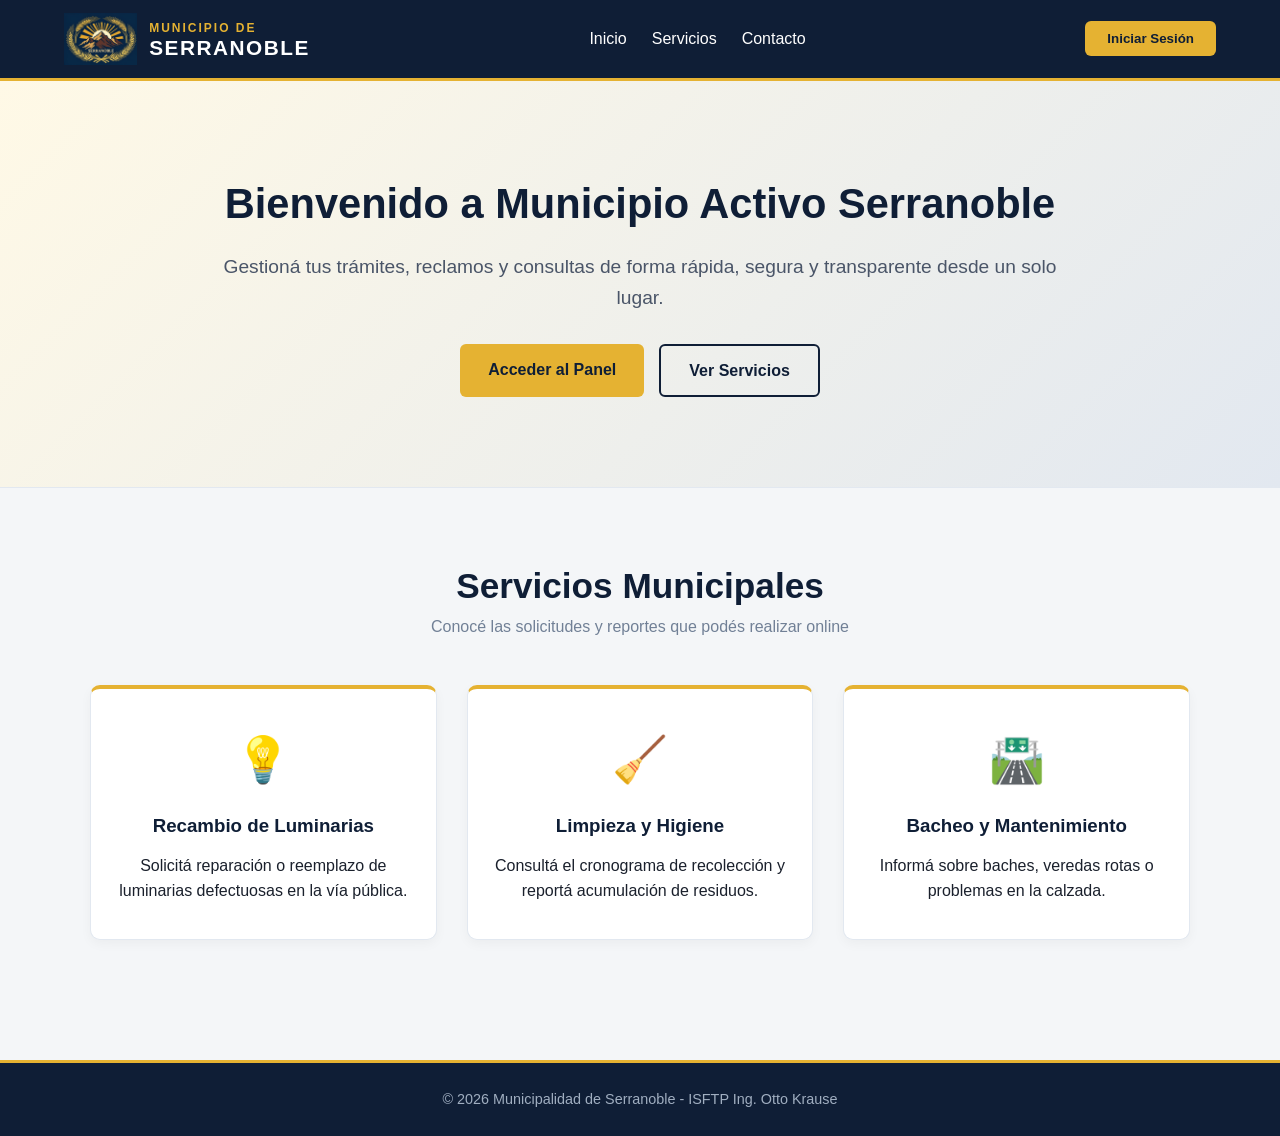
==== index.html @ aaf932a1 "Primer commit" ====
<!DOCTYPE html>
<html lang="es">
<head>
    <meta charset="UTF-8">
    <meta name="viewport" content="width=device-width, initial-scale=1.0">
    <title>Municipio de Serranoble - Portal Ciudadano</title>
    <link rel="stylesheet" href="styles.css">
</head>
<body>

    <!-- NAV / ENCABEZADO -->
    <header class="navbar">
        <div class="logo">
            <!-- Imagen cargada desde la carpeta del proyecto -->
            <img src="ESCUDO3.png" alt="Escudo de Serranoble" class="logo-img">
            <div class="logo-text">
                <h2>MUNICIPIO DE</h2>
                <h1>SERRANOBLE</h1>
            </div>
        </div>
        <nav>
            <ul class="nav-links">
                <li><a href="#inicio">Inicio</a></li>
                <li><a href="#servicios">Servicios</a></li>
                <li><a href="#contacto">Contacto</a></li>
            </ul>
        </nav>
        <button class="btn-primary" onclick="openLogin()">Iniciar Sesión</button>
    </header>

    <!-- SECCIÓN HERO -->
    <section id="inicio" class="hero">
        <div class="hero-content">
            <h1>Bienvenido a Municipio Activo Serranoble</h1>
            <p>Gestioná tus trámites, reclamos y consultas de forma rápida, segura y transparente desde un solo lugar.</p>
            <div class="hero-buttons">
                <button class="btn-primary btn-large" onclick="openLogin()">Acceder al Panel</button>
                <a href="#servicios" class="btn-secondary btn-large">Ver Servicios</a>
            </div>
        </div>
    </section>

    <!-- SECCIÓN SERVICIOS -->
    <section id="servicios" class="servicios-container">
        <h2>Servicios Municipales</h2>
        <p class="subtitle">Conocé las solicitudes y reportes que podés realizar online</p>
        
        <div class="cards-grid">
            <!-- Card 1 -->
            <div class="card">
                <div class="icon">💡</div>
                <h3>Recambio de Luminarias</h3>
                <p>Solicitá reparación o reemplazo de luminarias defectuosas en la vía pública.</p>
            </div>
            <!-- Card 2 -->
            <div class="card">
                <div class="icon">🧹</div>
                <h3>Limpieza y Higiene</h3>
                <p>Consultá el cronograma de recolección y reportá acumulación de residuos.</p>
            </div>
            <!-- Card 3 -->
            <div class="card">
                <div class="icon">🛣️</div>
                <h3>Bacheo y Mantenimiento</h3>
                <p>Informá sobre baches, veredas rotas o problemas en la calzada.</p>
            </div>
        </div>
    </section>

    <!-- MODAL DE LOGIN -->
    <div id="loginModal" class="modal">
        <div class="modal-content">
            <span class="close-btn" onclick="closeLogin()">&times;</span>
            <div class="modal-header">
                <img src="ESCUDO3.png" alt="Escudo Serranoble" class="modal-logo">
                <h2>Iniciar Sesión</h2>
                <p class="modal-sub">Ingresá tu DNI y contraseña para acceder</p>
            </div>
            
            <form id="loginForm" onsubmit="validarLogin(event)">
                <div class="form-group">
                    <label for="usuario">DNI, CUIL o Email</label>
                    <input type="text" id="usuario" placeholder="Ej: 38123456" required>
                </div>
                
                <div class="form-group">
                    <label for="password">Contraseña</label>
                    <input type="password" id="password" placeholder="••••••••" required>
                </div>

                <div id="errorAlert" class="alert-error" style="display: none;">
                    Por favor, completá todos los campos correctamente.
                </div>

                <button type="submit" class="btn-primary btn-block">Ingresar</button>
            </form>
        </div>
    </div>

    <!-- FOOTER -->
    <footer>
        <p>&copy; 2026 Municipalidad de Serranoble - ISFTP Ing. Otto Krause</p>
    </footer>

    <script>
        function openLogin() {
            document.getElementById('loginModal').style.display = 'flex';
        }

        function closeLogin() {
            document.getElementById('loginModal').style.display = 'none';
        }

        function validarLogin(event) {
            event.preventDefault();
            const usuario = document.getElementById('usuario').value.trim();
            const password = document.getElementById('password').value.trim();
            const alert = document.getElementById('errorAlert');

            if (usuario === '' || password === '') {
                alert.style.display = 'block';
            } else {
                alert.style.display = 'none';
                alert('¡Validación correcta! Redirigiendo al Panel Ciudadano...');
                closeLogin();
            }
        }
    </script>
</body>
</html>
---- styles.css ----
/* RESETEO BÁSICO Y PALETA BASADA EN ESCUDO SERRANOBLE */
:root {
    --azul-oscuro: #0F1E36;   /* Fondo principal del escudo */
    --dorado: #E5B232;        /* Espigas y rayos del sol */
    --dorado-hover: #C99820;  /* Hover para botones */
    --crema: #FFF9E6;         /* Sol brillante / Fondo claro */
    --marron: #6E472A;        /* Montañas del escudo */
    --gris-fondo: #F4F6F8;
    --texto-oscuro: #1A202C;
}

* {
    margin: 0;
    padding: 0;
    box-sizing: border-box;
    font-family: 'Segoe UI', Tahoma, Geneva, Verdana, sans-serif;
}

body {
    color: var(--texto-oscuro);
    background-color: var(--gris-fondo);
    line-height: 1.6;
}

/* ENCABEZADO / NAVBAR */
.navbar {
    display: flex;
    justify-content: space-between;
    align-items: center;
    background-color: var(--azul-oscuro);
    padding: 0.8rem 5%;
    color: white;
    border-bottom: 3px solid var(--dorado);
}

.logo {
    display: flex;
    align-items: center;
    gap: 12px;
}

.logo-img {
    height: 52px;
    width: auto;
    object-fit: contain;
}

.logo-text h2 {
    font-size: 0.75rem;
    letter-spacing: 2px;
    color: var(--dorado);
    font-weight: 600;
}

.logo-text h1 {
    font-size: 1.3rem;
    letter-spacing: 1.5px;
    color: #FFFFFF;
    font-weight: 800;
    line-height: 1;
}

.nav-links {
    display: flex;
    list-style: none;
    gap: 25px;
}

.nav-links a {
    color: white;
    text-decoration: none;
    font-weight: 500;
    transition: color 0.3s;
}

.nav-links a:hover {
    color: var(--dorado);
}

/* BOTONES */
.btn-primary {
    background-color: var(--dorado);
    color: var(--azul-oscuro);
    border: none;
    padding: 10px 22px;
    border-radius: 6px;
    cursor: pointer;
    font-weight: 700;
    transition: all 0.3s ease;
}

.btn-primary:hover {
    background-color: var(--dorado-hover);
    transform: translateY(-1px);
}

.btn-secondary {
    background-color: transparent;
    color: var(--azul-oscuro);
    border: 2px solid var(--azul-oscuro);
    padding: 10px 22px;
    border-radius: 6px;
    text-decoration: none;
    font-weight: 700;
    display: inline-block;
    transition: all 0.3s ease;
}

.btn-secondary:hover {
    background-color: var(--azul-oscuro);
    color: white;
}

.btn-large {
    padding: 12px 28px;
    font-size: 1rem;
}

.btn-block {
    width: 100%;
    margin-top: 15px;
}

/* HERO SECTION */
.hero {
    background: linear-gradient(135deg, var(--crema) 0%, #E2E8F0 100%);
    padding: 90px 5%;
    text-align: center;
    border-bottom: 1px solid #E2E8F0;
}

.hero-content {
    max-width: 850px;
    margin: 0 auto;
}

.hero h1 {
    font-size: 2.6rem;
    color: var(--azul-oscuro);
    margin-bottom: 15px;
}

.hero p {
    font-size: 1.2rem;
    color: #4A5568;
    margin-bottom: 30px;
}

.hero-buttons {
    display: flex;
    justify-content: center;
    gap: 15px;
}

/* SERVICIOS */
.servicios-container {
    padding: 70px 5%;
    text-align: center;
}

.servicios-container h2 {
    color: var(--azul-oscuro);
    font-size: 2.2rem;
}

.subtitle {
    color: #718096;
    margin-bottom: 45px;
}

.cards-grid {
    display: grid;
    grid-template-columns: repeat(auto-fit, minmax(260px, 1fr));
    gap: 30px;
    max-width: 1100px;
    margin: 0 auto;
}

.card {
    background-color: white;
    padding: 35px 25px;
    border-radius: 10px;
    border: 1px solid #E2E8F0;
    border-top: 4px solid var(--dorado);
    box-shadow: 0 4px 12px rgba(0, 0, 0, 0.04);
    transition: transform 0.3s, box-shadow 0.3s;
}

.card:hover {
    transform: translateY(-6px);
    box-shadow: 0 8px 20px rgba(0, 0, 0, 0.08);
}

.card .icon {
    font-size: 2.8rem;
    margin-bottom: 15px;
}

.card h3 {
    color: var(--azul-oscuro);
    margin-bottom: 12px;
}

/* MODAL DE LOGIN */
.modal {
    display: none;
    position: fixed;
    top: 0;
    left: 0;
    width: 100%;
    height: 100%;
    background-color: rgba(15, 30, 54, 0.75);
    justify-content: center;
    align-items: center;
    z-index: 1000;
}

.modal-content {
    background-color: white;
    padding: 35px;
    border-radius: 12px;
    width: 100%;
    max-width: 420px;
    position: relative;
    box-shadow: 0 15px 25px rgba(0, 0, 0, 0.2);
}

.close-btn {
    position: absolute;
    top: 15px;
    right: 20px;
    font-size: 1.6rem;
    cursor: pointer;
    color: #A0AEC0;
}

.modal-header {
    text-align: center;
    margin-bottom: 20px;
}

.modal-logo {
    height: 60px;
    margin-bottom: 10px;
}

.modal-header h2 {
    color: var(--azul-oscuro);
    font-size: 1.5rem;
}

.modal-sub {
    font-size: 0.9rem;
    color: #718096;
}

.form-group {
    margin-bottom: 18px;
    text-align: left;
}

.form-group label {
    display: block;
    margin-bottom: 6px;
    font-weight: 600;
    font-size: 0.9rem;
    color: var(--azul-oscuro);
}

.form-group input {
    width: 100%;
    padding: 11px;
    border: 1px solid #CBD5E0;
    border-radius: 6px;
    font-size: 1rem;
}

.form-group input:focus {
    outline: none;
    border-color: var(--dorado);
    box-shadow: 0 0 0 3px rgba(229, 178, 50, 0.2);
}

.alert-error {
    background-color: #FED7D7;
    color: #9B2C2C;
    padding: 10px;
    border-radius: 6px;
    font-size: 0.85rem;
    margin-bottom: 12px;
    text-align: center;
}

/* FOOTER */
footer {
    background-color: var(--azul-oscuro);
    color: #A0AEC0;
    text-align: center;
    padding: 25px;
    margin-top: 50px;
    font-size: 0.9rem;
    border-top: 3px solid var(--dorado);
}
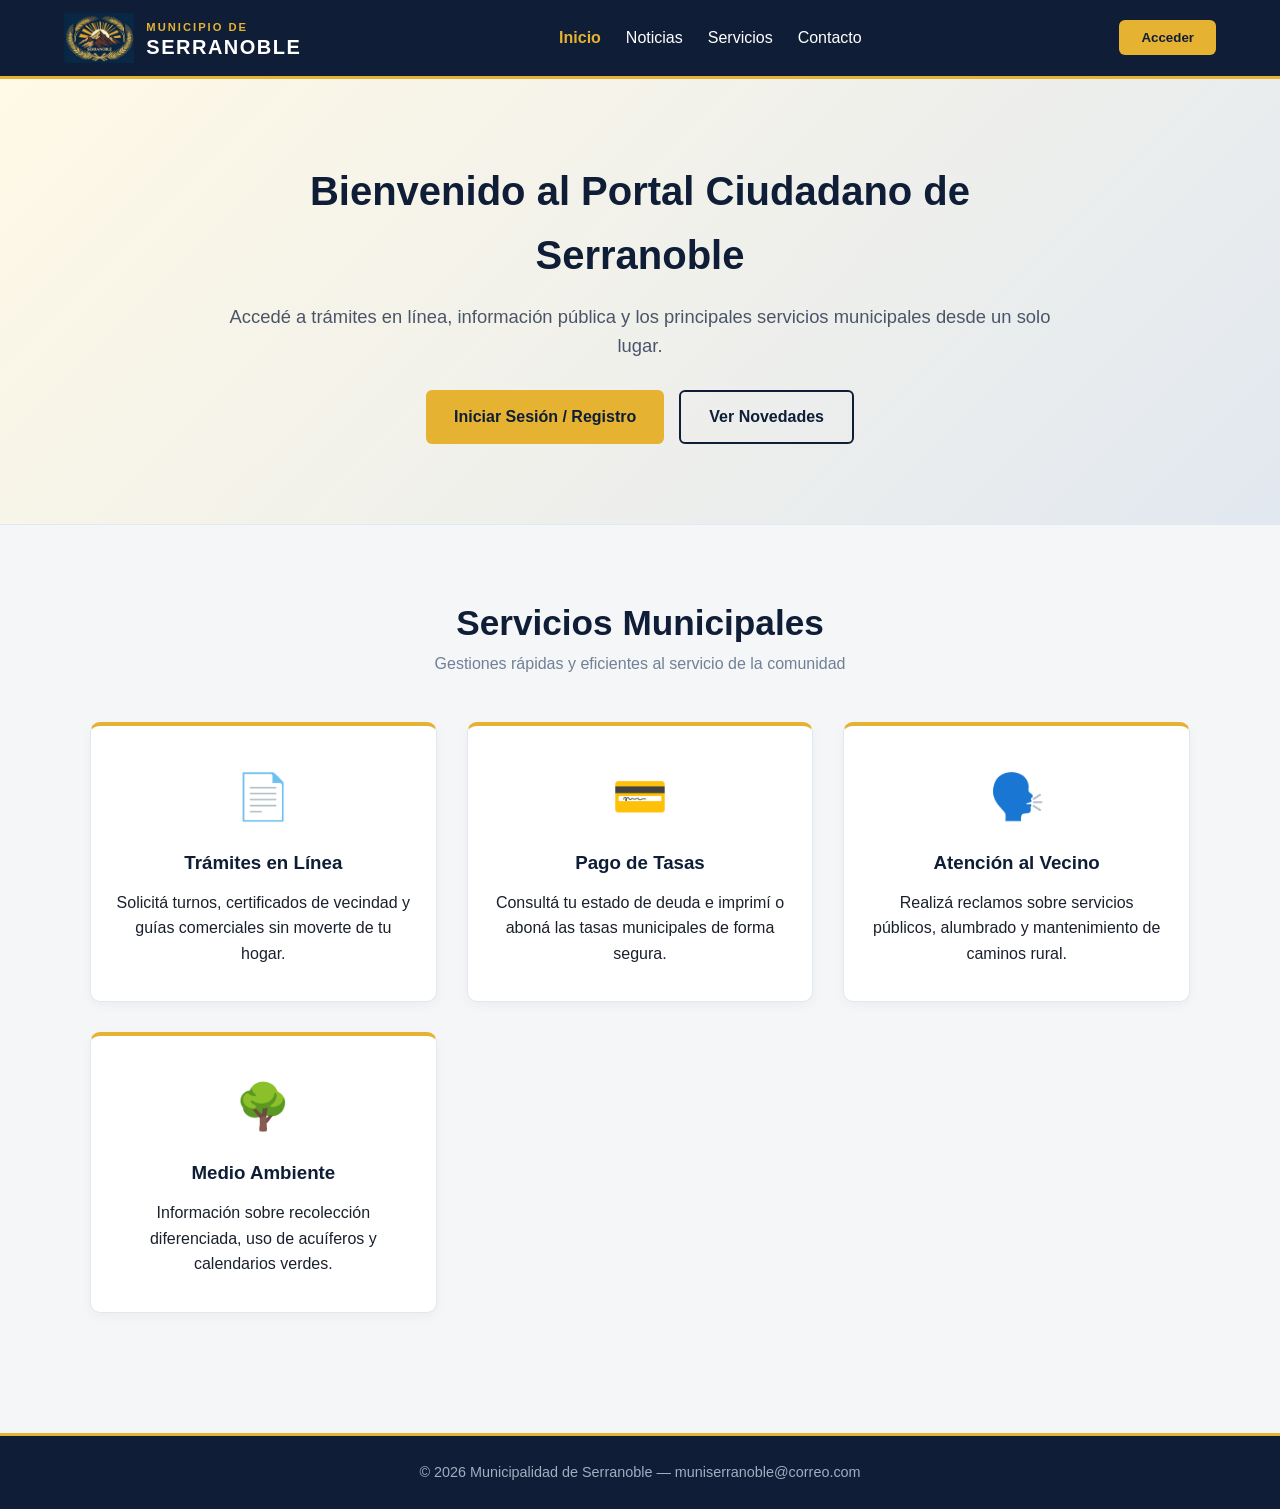
==== commit 74930984: "Commit actualizacion 3 (validacion de usuarios)" ====
--- a/index.html
+++ b/index.html
@@ -3,81 +3,101 @@
 <head>
     <meta charset="UTF-8">
     <meta name="viewport" content="width=device-width, initial-scale=1.0">
-    <title>Municipio de Serranoble - Portal Ciudadano</title>
+    <title>Municipio de Serranoble - Sitio Oficial</title>
     <link rel="stylesheet" href="styles.css">
 </head>
 <body>
 
-    <!-- NAV / ENCABEZADO -->
+    <!-- ENCABEZADO Y NAVEGACIÓN -->
     <header class="navbar">
         <div class="logo">
-            <!-- Imagen cargada desde la carpeta del proyecto -->
             <img src="ESCUDO3.png" alt="Escudo de Serranoble" class="logo-img">
             <div class="logo-text">
                 <h2>MUNICIPIO DE</h2>
                 <h1>SERRANOBLE</h1>
             </div>
         </div>
-        <nav>
+
+        <button class="mobile-menu-btn" onclick="toggleMenu()" aria-label="Abrir menú">☰</button>
+
+        <nav id="navMenu">
             <ul class="nav-links">
-                <li><a href="#inicio">Inicio</a></li>
-                <li><a href="#servicios">Servicios</a></li>
-                <li><a href="#contacto">Contacto</a></li>
+                <li><a href="index.html" class="active-link" onclick="closeMenu()">Inicio</a></li>
+                <li><a href="noticias.html" onclick="closeMenu()">Noticias</a></li>
+                <li><a href="#servicios" onclick="closeMenu()">Servicios</a></li>
+                <li><a href="#contacto" onclick="closeMenu()">Contacto</a></li>
+                <li class="mobile-only-btn" id="mobileAuthContainer">
+                    <button class="btn-primary" onclick="openLogin(); closeMenu()">Acceder</button>
+                </li>
             </ul>
         </nav>
-        <button class="btn-primary" onclick="openLogin()">Iniciar Sesión</button>
+
+        <!-- Contenedor dinámico de sesión (Escritorio) -->
+        <div id="desktopAuthContainer">
+            <button class="btn-primary desktop-btn" onclick="openLogin()">Acceder</button>
+        </div>
     </header>
 
-    <!-- SECCIÓN HERO -->
-    <section id="inicio" class="hero">
+    <!-- SECCIÓN HERO PRINCIPAL -->
+    <section class="hero">
         <div class="hero-content">
-            <h1>Bienvenido a Municipio Activo Serranoble</h1>
-            <p>Gestioná tus trámites, reclamos y consultas de forma rápida, segura y transparente desde un solo lugar.</p>
+            <h1>Bienvenido al Portal Ciudadano de Serranoble</h1>
+            <p>Accedé a trámites en línea, información pública y los principales servicios municipales desde un solo lugar.</p>
             <div class="hero-buttons">
-                <button class="btn-primary btn-large" onclick="openLogin()">Acceder al Panel</button>
-                <a href="#servicios" class="btn-secondary btn-large">Ver Servicios</a>
+                <button class="btn-primary btn-large" onclick="openLogin()">Iniciar Sesión / Registro</button>
+                <a href="noticias.html" class="btn-secondary btn-large">Ver Novedades</a>
             </div>
         </div>
     </section>
 
-    <!-- SECCIÓN SERVICIOS -->
+    <!-- SECCIÓN DE SERVICIOS -->
     <section id="servicios" class="servicios-container">
         <h2>Servicios Municipales</h2>
-        <p class="subtitle">Conocé las solicitudes y reportes que podés realizar online</p>
+        <p class="subtitle">Gestiones rápidas y eficientes al servicio de la comunidad</p>
         
         <div class="cards-grid">
-            <!-- Card 1 -->
             <div class="card">
-                <div class="icon">💡</div>
-                <h3>Recambio de Luminarias</h3>
-                <p>Solicitá reparación o reemplazo de luminarias defectuosas en la vía pública.</p>
+                <div class="icon">📄</div>
+                <h3>Trámites en Línea</h3>
+                <p>Solicitá turnos, certificados de vecindad y guías comerciales sin moverte de tu hogar.</p>
             </div>
-            <!-- Card 2 -->
             <div class="card">
-                <div class="icon">🧹</div>
-                <h3>Limpieza y Higiene</h3>
-                <p>Consultá el cronograma de recolección y reportá acumulación de residuos.</p>
+                <div class="icon">💳</div>
+                <h3>Pago de Tasas</h3>
+                <p>Consultá tu estado de deuda e imprimí o aboná las tasas municipales de forma segura.</p>
             </div>
-            <!-- Card 3 -->
             <div class="card">
-                <div class="icon">🛣️</div>
-                <h3>Bacheo y Mantenimiento</h3>
-                <p>Informá sobre baches, veredas rotas o problemas en la calzada.</p>
+                <div class="icon">🗣️</div>
+                <h3>Atención al Vecino</h3>
+                <p>Realizá reclamos sobre servicios públicos, alumbrado y mantenimiento de caminos rural.</p>
+            </div>
+            <div class="card">
+                <div class="icon">🌳</div>
+                <h3>Medio Ambiente</h3>
+                <p>Información sobre recolección diferenciada, uso de acuíferos y calendarios verdes.</p>
             </div>
         </div>
     </section>
 
-    <!-- MODAL DE LOGIN -->
+    <!-- MODAL DE ACCESO / REGISTRO -->
     <div id="loginModal" class="modal">
         <div class="modal-content">
             <span class="close-btn" onclick="closeLogin()">&times;</span>
+            
             <div class="modal-header">
                 <img src="ESCUDO3.png" alt="Escudo Serranoble" class="modal-logo">
-                <h2>Iniciar Sesión</h2>
-                <p class="modal-sub">Ingresá tu DNI y contraseña para acceder</p>
+                <h2>Portal Ciudadano</h2>
+                <p class="modal-sub">Accedé a los trámites y servicios del municipio</p>
             </div>
-            
-            <form id="loginForm" onsubmit="validarLogin(event)">
+
+            <!-- Pestañas de Navegación -->
+            <div class="auth-tabs">
+                <button type="button" class="tab-btn active" onclick="switchAuthTab('login')">Iniciar Sesión</button>
+                <button type="button" class="tab-btn" onclick="switchAuthTab('register')">Registrarse</button>
+            </div>
+
+            <!-- FORMULARIO 1: INICIAR SESIÓN -->
+            <form id="loginForm" class="auth-form active" onsubmit="validarLogin(event)">
                 <div class="form-group">
                     <label for="usuario">DNI, CUIL o Email</label>
                     <input type="text" id="usuario" placeholder="Ej: 38123456" required>
@@ -88,43 +108,57 @@
                     <input type="password" id="password" placeholder="••••••••" required>
                 </div>
 
-                <div id="errorAlert" class="alert-error" style="display: none;">
+                <div id="errorAlertLogin" class="alert-error" style="display: none;">
                     Por favor, completá todos los campos correctamente.
                 </div>
 
                 <button type="submit" class="btn-primary btn-block">Ingresar</button>
             </form>
+
+            <!-- FORMULARIO 2: REGISTRO CIUDADANO -->
+            <form id="registerForm" class="auth-form" onsubmit="validarRegistro(event)">
+                <div class="form-group">
+                    <label for="regNombre">Nombre y Apellido</label>
+                    <input type="text" id="regNombre" placeholder="Ej: María González" required>
+                </div>
+
+                <div class="form-group">
+                    <label for="regDni">DNI / CUIL (solo números)</label>
+                    <input 
+                        type="text" 
+                        id="regDni" 
+                        placeholder="Ej: 38123456" 
+                        maxlength="11" 
+                        oninput="this.value = this.value.replace(/[^0-9]/g, '')" 
+                        required
+                    >
+                </div>
+
+                <div class="form-group">
+                    <label for="regEmail">Correo Electrónico</label>
+                    <input type="email" id="regEmail" placeholder="ejemplo@correo.com" required>
+                </div>
+
+                <div class="form-group">
+                    <label for="regPass">Contraseña</label>
+                    <input type="password" id="regPass" placeholder="Creá una contraseña" required>
+                </div>
+
+                <div id="errorAlertRegister" class="alert-error" style="display: none;">
+                    Por favor, completá todos los datos para crear tu cuenta.
+                </div>
+
+                <button type="submit" class="btn-primary btn-block">Crear Cuenta</button>
+            </form>
         </div>
     </div>
 
     <!-- FOOTER -->
-    <footer>
-        <p>&copy; 2026 Municipalidad de Serranoble - ISFTP Ing. Otto Krause</p>
+    <footer id="contacto">
+        <p>&copy; 2026 Municipalidad de Serranoble — muniserranoble@correo.com</p>
     </footer>
 
-    <script>
-        function openLogin() {
-            document.getElementById('loginModal').style.display = 'flex';
-        }
-
-        function closeLogin() {
-            document.getElementById('loginModal').style.display = 'none';
-        }
-
-        function validarLogin(event) {
-            event.preventDefault();
-            const usuario = document.getElementById('usuario').value.trim();
-            const password = document.getElementById('password').value.trim();
-            const alert = document.getElementById('errorAlert');
-
-            if (usuario === '' || password === '') {
-                alert.style.display = 'block';
-            } else {
-                alert.style.display = 'none';
-                alert('¡Validación correcta! Redirigiendo al Panel Ciudadano...');
-                closeLogin();
-            }
-        }
-    </script>
+    <!-- VINCULACIÓN CON EL SCRIPT EXTERNO (SPRINT 2) -->
+    <script src="script.js"></script>
 </body>
 </html>
--- a/styles.css
+++ b/styles.css
@@ -1,14 +1,19 @@
-/* RESETEO BÁSICO Y PALETA BASADA EN ESCUDO SERRANOBLE */
+/* ==========================================================================
+   VARIABLES Y PALETA DE COLORES (ESCUDO Y MARCA SERRANOBLE)
+   ========================================================================== */
 :root {
-    --azul-oscuro: #0F1E36;   /* Fondo principal del escudo */
-    --dorado: #E5B232;        /* Espigas y rayos del sol */
-    --dorado-hover: #C99820;  /* Hover para botones */
-    --crema: #FFF9E6;         /* Sol brillante / Fondo claro */
-    --marron: #6E472A;        /* Montañas del escudo */
+    --azul-oscuro: #0F1E36;   
+    --dorado: #E5B232;        
+    --dorado-hover: #C99820;  
+    --crema: #FFF9E6;         
+    --marron: #6E472A;        
     --gris-fondo: #F4F6F8;
     --texto-oscuro: #1A202C;
 }
 
+/* ==========================================================================
+   RESETS Y ESTILOS GENERALES
+   ========================================================================== */
 * {
     margin: 0;
     padding: 0;
@@ -22,15 +27,19 @@
     line-height: 1.6;
 }
 
-/* ENCABEZADO / NAVBAR */
+/* ==========================================================================
+   ENCABEZADO Y NAVEGACIÓN (NAVBAR)
+   ========================================================================== */
 .navbar {
     display: flex;
     justify-content: space-between;
     align-items: center;
     background-color: var(--azul-oscuro);
     padding: 0.8rem 5%;
-    color: white;
+    color: #FFFFFF;
     border-bottom: 3px solid var(--dorado);
+    position: relative;
+    z-index: 100;
 }
 
 .logo {
@@ -40,20 +49,20 @@
 }
 
 .logo-img {
-    height: 52px;
+    height: 50px;
     width: auto;
     object-fit: contain;
 }
 
 .logo-text h2 {
-    font-size: 0.75rem;
+    font-size: 0.7rem;
     letter-spacing: 2px;
     color: var(--dorado);
     font-weight: 600;
 }
 
 .logo-text h1 {
-    font-size: 1.3rem;
+    font-size: 1.25rem;
     letter-spacing: 1.5px;
     color: #FFFFFF;
     font-weight: 800;
@@ -67,17 +76,21 @@
 }
 
 .nav-links a {
-    color: white;
+    color: #FFFFFF;
     text-decoration: none;
     font-weight: 500;
     transition: color 0.3s;
 }
 
-.nav-links a:hover {
+.nav-links a:hover,
+.nav-links a.active-link {
     color: var(--dorado);
-}
-
-/* BOTONES */
+    font-weight: 700;
+}
+
+/* ==========================================================================
+   BOTONES Y COMPONENTES REUTILIZABLES
+   ========================================================================== */
 .btn-primary {
     background-color: var(--dorado);
     color: var(--azul-oscuro);
@@ -91,7 +104,6 @@
 
 .btn-primary:hover {
     background-color: var(--dorado-hover);
-    transform: translateY(-1px);
 }
 
 .btn-secondary {
@@ -108,7 +120,7 @@
 
 .btn-secondary:hover {
     background-color: var(--azul-oscuro);
-    color: white;
+    color: #FFFFFF;
 }
 
 .btn-large {
@@ -121,12 +133,31 @@
     margin-top: 15px;
 }
 
-/* HERO SECTION */
+.mobile-menu-btn {
+    display: none;
+    background: none;
+    border: none;
+    color: #FFFFFF;
+    font-size: 1.8rem;
+    cursor: pointer;
+}
+
+.mobile-only-btn {
+    display: none;
+}
+
+/* ==========================================================================
+   SECCIONES HERO (PRINCIPAL Y SECUNDARIA)
+   ========================================================================== */
 .hero {
     background: linear-gradient(135deg, var(--crema) 0%, #E2E8F0 100%);
-    padding: 90px 5%;
+    padding: 80px 5%;
     text-align: center;
     border-bottom: 1px solid #E2E8F0;
+}
+
+.hero-secondary {
+    padding: 50px 5%;
 }
 
 .hero-content {
@@ -135,13 +166,13 @@
 }
 
 .hero h1 {
-    font-size: 2.6rem;
+    font-size: 2.5rem;
     color: var(--azul-oscuro);
     margin-bottom: 15px;
 }
 
 .hero p {
-    font-size: 1.2rem;
+    font-size: 1.15rem;
     color: #4A5568;
     margin-bottom: 30px;
 }
@@ -152,7 +183,9 @@
     gap: 15px;
 }
 
-/* SERVICIOS */
+/* ==========================================================================
+   SECCIÓN SERVICIOS
+   ========================================================================== */
 .servicios-container {
     padding: 70px 5%;
     text-align: center;
@@ -177,7 +210,7 @@
 }
 
 .card {
-    background-color: white;
+    background-color: #FFFFFF;
     padding: 35px 25px;
     border-radius: 10px;
     border: 1px solid #E2E8F0;
@@ -187,7 +220,7 @@
 }
 
 .card:hover {
-    transform: translateY(-6px);
+    transform: translateY(-5px);
     box-shadow: 0 8px 20px rgba(0, 0, 0, 0.08);
 }
 
@@ -201,7 +234,99 @@
     margin-bottom: 12px;
 }
 
-/* MODAL DE LOGIN */
+/* ==========================================================================
+   PORTAL DE NOTICIAS (NOTICIAS.HTML)
+   ========================================================================== */
+.noticias-container {
+    padding: 60px 5%;
+}
+
+.noticias-grid {
+    display: grid;
+    grid-template-columns: repeat(auto-fit, minmax(300px, 1fr));
+    gap: 30px;
+    max-width: 1200px;
+    margin: 0 auto;
+}
+
+.noticia-card {
+    background-color: #FFFFFF;
+    border-radius: 12px;
+    overflow: hidden;
+    border: 1px solid #E2E8F0;
+    box-shadow: 0 4px 12px rgba(0, 0, 0, 0.05);
+    transition: transform 0.3s, box-shadow 0.3s;
+    display: flex;
+    flex-direction: column;
+}
+
+.noticia-card:hover {
+    transform: translateY(-6px);
+    box-shadow: 0 10px 22px rgba(0, 0, 0, 0.12);
+}
+
+.noticia-img-wrapper {
+    position: relative;
+    width: 100%;
+    height: 200px;
+    overflow: hidden;
+}
+
+.noticia-img {
+    width: 100%;
+    height: 100%;
+    object-fit: cover;
+    transition: transform 0.4s ease;
+}
+
+.noticia-card:hover .noticia-img {
+    transform: scale(1.05);
+}
+
+.noticia-tag {
+    position: absolute;
+    top: 12px;
+    left: 12px;
+    background-color: var(--azul-oscuro);
+    color: var(--dorado);
+    font-size: 0.75rem;
+    font-weight: 700;
+    padding: 5px 12px;
+    border-radius: 4px;
+    text-transform: uppercase;
+    letter-spacing: 0.8px;
+    box-shadow: 0 2px 6px rgba(0, 0, 0, 0.2);
+}
+
+.noticia-content {
+    padding: 22px;
+    display: flex;
+    flex-direction: column;
+    flex-grow: 1;
+}
+
+.noticia-fecha {
+    font-size: 0.85rem;
+    color: #718096;
+    margin-bottom: 10px;
+}
+
+.noticia-content h3 {
+    color: var(--azul-oscuro);
+    font-size: 1.15rem;
+    margin-bottom: 12px;
+    line-height: 1.4;
+}
+
+.noticia-content p {
+    color: #4A5568;
+    font-size: 0.92rem;
+    line-height: 1.5;
+}
+
+/* ==========================================================================
+   MODAL DE ACCESO Y REGISTRO
+   ========================================================================== */
 .modal {
     display: none;
     position: fixed;
@@ -216,7 +341,7 @@
 }
 
 .modal-content {
-    background-color: white;
+    background-color: #FFFFFF;
     padding: 35px;
     border-radius: 12px;
     width: 100%;
@@ -240,7 +365,7 @@
 }
 
 .modal-logo {
-    height: 60px;
+    height: 55px;
     margin-bottom: 10px;
 }
 
@@ -252,6 +377,38 @@
 .modal-sub {
     font-size: 0.9rem;
     color: #718096;
+}
+
+.auth-tabs {
+    display: flex;
+    border-bottom: 2px solid #E2E8F0;
+    margin-bottom: 20px;
+}
+
+.tab-btn {
+    flex: 1;
+    background: none;
+    border: none;
+    padding: 10px 0;
+    font-weight: 600;
+    font-size: 0.95rem;
+    color: #718096;
+    cursor: pointer;
+    transition: all 0.3s ease;
+    border-bottom: 3px solid transparent;
+}
+
+.tab-btn.active {
+    color: var(--azul-oscuro);
+    border-bottom-color: var(--dorado);
+}
+
+.auth-form {
+    display: none;
+}
+
+.auth-form.active {
+    display: block;
 }
 
 .form-group {
@@ -291,7 +448,9 @@
     text-align: center;
 }
 
-/* FOOTER */
+/* ==========================================================================
+   PIE DE PÁGINA (FOOTER)
+   ========================================================================== */
 footer {
     background-color: var(--azul-oscuro);
     color: #A0AEC0;
@@ -300,4 +459,92 @@
     margin-top: 50px;
     font-size: 0.9rem;
     border-top: 3px solid var(--dorado);
+}
+
+/* ==========================================================================
+   ADAPTACIÓN RESPONSIVA (CELULARES Y TABLETS)
+   ========================================================================== */
+@media (max-width: 768px) {
+    .navbar {
+        padding: 0.8rem 4%;
+    }
+
+    .logo-img {
+        height: 40px;
+    }
+
+    .logo-text h1 {
+        font-size: 1.05rem;
+    }
+
+    .mobile-menu-btn {
+        display: block;
+    }
+
+    .desktop-btn {
+        display: none;
+    }
+
+    nav {
+        display: none;
+        position: absolute;
+        top: 100%;
+        left: 0;
+        width: 100%;
+        background-color: var(--azul-oscuro);
+        border-bottom: 3px solid var(--dorado);
+        padding: 20px 0;
+        box-shadow: 0 10px 15px rgba(0,0,0,0.2);
+    }
+
+    nav.active {
+        display: block;
+    }
+
+    .nav-links {
+        flex-direction: column;
+        align-items: center;
+        gap: 18px;
+    }
+
+    .mobile-only-btn {
+        display: block;
+        margin-top: 5px;
+    }
+
+    .hero {
+        padding: 50px 20px;
+    }
+
+    .hero h1 {
+        font-size: 1.8rem;
+    }
+
+    .hero p {
+        font-size: 1rem;
+    }
+
+    .hero-buttons {
+        flex-direction: column;
+        gap: 12px;
+    }
+
+    .btn-large {
+        width: 100%;
+    }
+
+    .servicios-container,
+    .noticias-container {
+        padding: 40px 20px;
+    }
+
+    .cards-grid,
+    .noticias-grid {
+        grid-template-columns: 1fr;
+    }
+
+    .modal-content {
+        width: 90%;
+        padding: 25px 20px;
+    }
 }
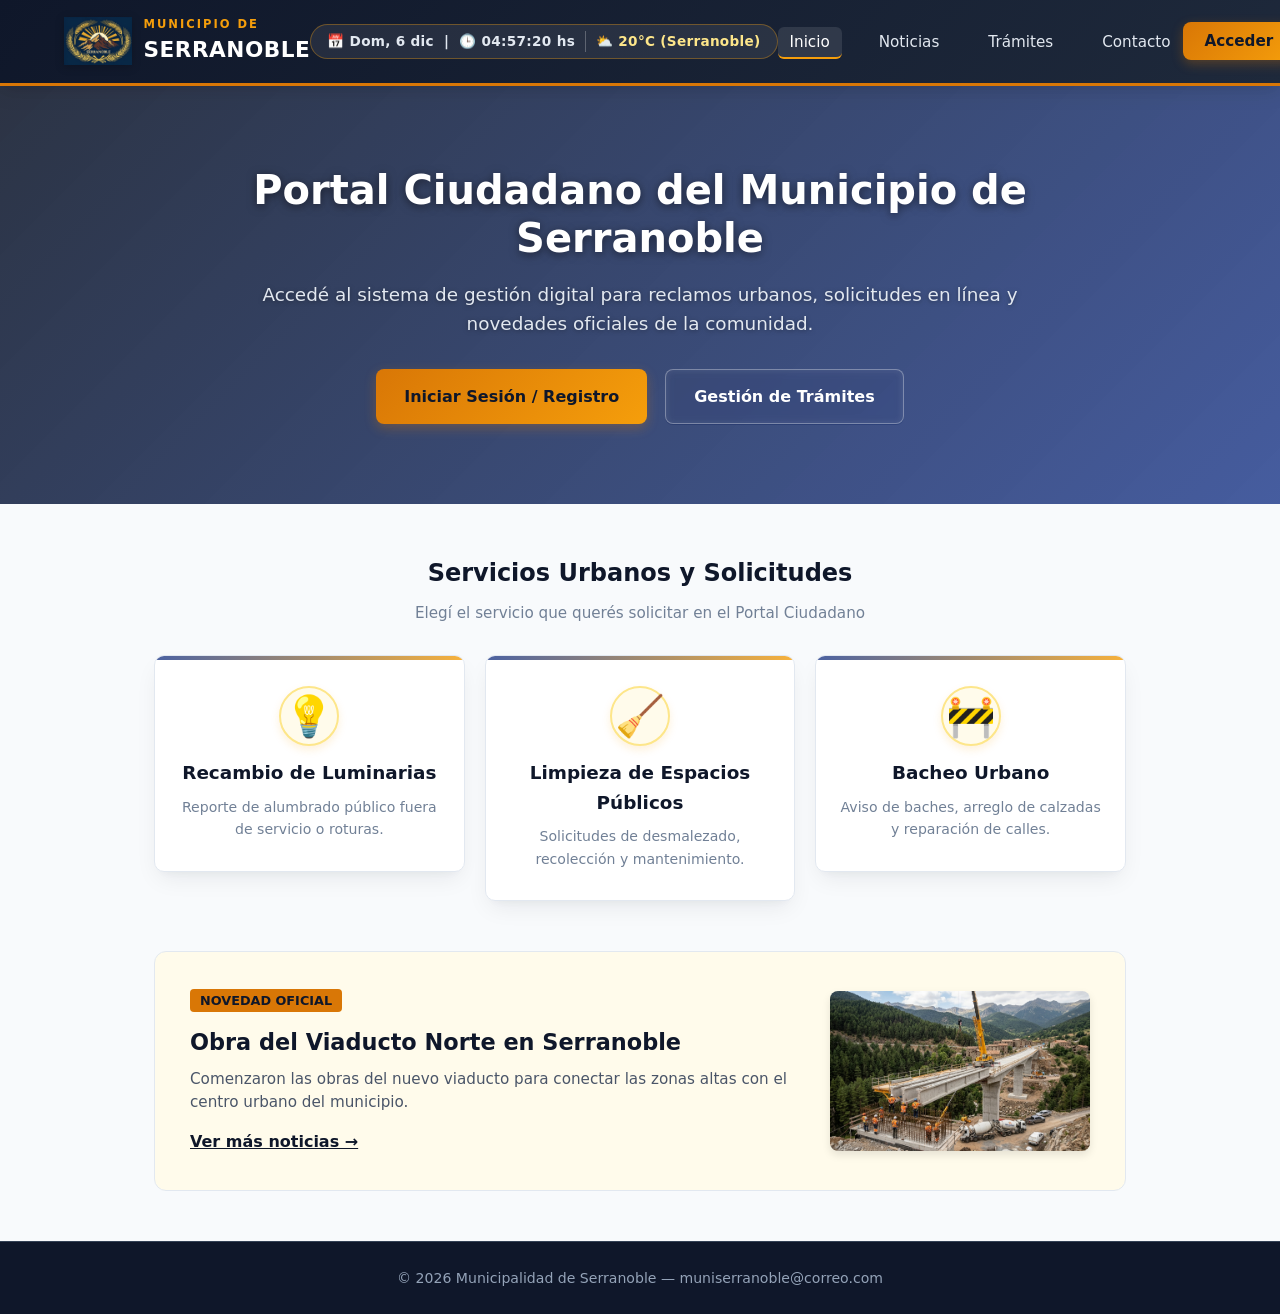
==== commit 1ad0db5f: "Actualizacion sprint III" ====
--- a/index.html
+++ b/index.html
@@ -3,7 +3,7 @@
 <head>
     <meta charset="UTF-8">
     <meta name="viewport" content="width=device-width, initial-scale=1.0">
-    <title>Municipio de Serranoble - Sitio Oficial</title>
+    <title>Municipio de Serranoble - Portal Ciudadano</title>
     <link rel="stylesheet" href="styles.css">
 </head>
 <body>
@@ -18,14 +18,17 @@
             </div>
         </div>
 
-        <button class="mobile-menu-btn" onclick="toggleMenu()" aria-label="Abrir menú">☰</button>
+        <!-- RELOJ Y CLIMA CIUDADANO -->
+        <div class="reloj-ciudadano" id="relojCiudadano"></div>
+
+        <button class="mobile-menu-btn" onclick="toggleMenu()" aria-label="Abrir menú de navegación" aria-expanded="false">☰</button>
 
         <nav id="navMenu">
             <ul class="nav-links">
                 <li><a href="index.html" class="active-link" onclick="closeMenu()">Inicio</a></li>
                 <li><a href="noticias.html" onclick="closeMenu()">Noticias</a></li>
-                <li><a href="#servicios" onclick="closeMenu()">Servicios</a></li>
-                <li><a href="#contacto" onclick="closeMenu()">Contacto</a></li>
+                <li><a href="tramites.html" onclick="closeMenu()">Trámites</a></li>
+                <li><a href="contacto.html" onclick="closeMenu()">Contacto</a></li>
                 <li class="mobile-only-btn" id="mobileAuthContainer">
                     <button class="btn-primary" onclick="openLogin(); closeMenu()">Acceder</button>
                 </li>
@@ -38,62 +41,87 @@
         </div>
     </header>
 
-    <!-- SECCIÓN HERO PRINCIPAL -->
-    <section class="hero">
+    <!-- BANNER HERO PRINCIPAL DE INGRESO CON FONDO DE CIUDAD -->
+    <section class="hero hero-index">
         <div class="hero-content">
-            <h1>Bienvenido al Portal Ciudadano de Serranoble</h1>
-            <p>Accedé a trámites en línea, información pública y los principales servicios municipales desde un solo lugar.</p>
+            <h1>Portal Ciudadano del Municipio de Serranoble</h1>
+            <p>Accedé al sistema de gestión digital para reclamos urbanos, solicitudes en línea y novedades oficiales de la comunidad.</p>
             <div class="hero-buttons">
                 <button class="btn-primary btn-large" onclick="openLogin()">Iniciar Sesión / Registro</button>
-                <a href="noticias.html" class="btn-secondary btn-large">Ver Novedades</a>
+                <a href="tramites.html" class="btn-secondary btn-large" style="text-decoration: none;">Gestión de Trámites</a>
             </div>
         </div>
     </section>
 
-    <!-- SECCIÓN DE SERVICIOS -->
-    <section id="servicios" class="servicios-container">
-        <h2>Servicios Municipales</h2>
-        <p class="subtitle">Gestiones rápidas y eficientes al servicio de la comunidad</p>
-        
-        <div class="cards-grid">
-            <div class="card">
-                <div class="icon">📄</div>
-                <h3>Trámites en Línea</h3>
-                <p>Solicitá turnos, certificados de vecindad y guías comerciales sin moverte de tu hogar.</p>
+    <!-- CONTENIDO PRINCIPAL DE LA HOME -->
+    <main style="padding: 50px 5%; max-width: 1100px; margin: 0 auto;">
+
+        <!-- BLOQUE: SERVICIOS Y RECLAMACIONES URBANAS (RF-02) -->
+        <section style="margin-bottom: 50px;">
+            <h2 style="color: var(--azul-oscuro); text-align: center; margin-bottom: 8px;">Servicios Urbanos y Solicitudes</h2>
+            <p style="text-align: center; color: #718096; margin-bottom: 30px; font-size: 0.95rem;">Elegí el servicio que querés solicitar en el Portal Ciudadano</p>
+
+            <div class="cards-grid" style="grid-template-columns: repeat(auto-fit, minmax(260px, 1fr)); gap: 20px;">
+                
+                <a href="tramites.html" style="text-decoration: none; color: inherit;">
+                    <div class="card" style="padding: 30px 20px; text-align: center; background: #FFFFFF; border: 1px solid #E2E8F0; border-radius: 10px; cursor: pointer;">
+                        <div class="icon" style="font-size: 2.5rem; margin-bottom: 12px;">💡</div>
+                        <h3 style="color: var(--azul-oscuro); font-size: 1.15rem; margin-bottom: 8px;">Recambio de Luminarias</h3>
+                        <p style="font-size: 0.88rem; color: #718096;">Reporte de alumbrado público fuera de servicio o roturas.</p>
+                    </div>
+                </a>
+
+                <a href="tramites.html" style="text-decoration: none; color: inherit;">
+                    <div class="card" style="padding: 30px 20px; text-align: center; background: #FFFFFF; border: 1px solid #E2E8F0; border-radius: 10px; cursor: pointer;">
+                        <div class="icon" style="font-size: 2.5rem; margin-bottom: 12px;">🧹</div>
+                        <h3 style="color: var(--azul-oscuro); font-size: 1.15rem; margin-bottom: 8px;">Limpieza de Espacios Públicos</h3>
+                        <p style="font-size: 0.88rem; color: #718096;">Solicitudes de desmalezado, recolección y mantenimiento.</p>
+                    </div>
+                </a>
+
+                <a href="tramites.html" style="text-decoration: none; color: inherit;">
+                    <div class="card" style="padding: 30px 20px; text-align: center; background: #FFFFFF; border: 1px solid #E2E8F0; border-radius: 10px; cursor: pointer;">
+                        <div class="icon" style="font-size: 2.5rem; margin-bottom: 12px;">🚧</div>
+                        <h3 style="color: var(--azul-oscuro); font-size: 1.15rem; margin-bottom: 8px;">Bacheo Urbano</h3>
+                        <p style="font-size: 0.88rem; color: #718096;">Aviso de baches, arreglo de calzadas y reparación de calles.</p>
+                    </div>
+                </a>
+
             </div>
-            <div class="card">
-                <div class="icon">💳</div>
-                <h3>Pago de Tasas</h3>
-                <p>Consultá tu estado de deuda e imprimí o aboná las tasas municipales de forma segura.</p>
+        </section>
+
+        <!-- BLOQUE 2: ÚLTIMA NOTICIA DESTACADA -->
+        <section style="background: var(--crema); padding: 35px; border-radius: 12px; border: 1px solid #E2E8F0;">
+            <div style="display: flex; flex-wrap: wrap; justify-content: space-between; align-items: center; gap: 20px;">
+                <div style="flex: 1; min-width: 280px;">
+                    <span style="background: var(--dorado); color: var(--azul-oscuro); padding: 4px 10px; border-radius: 4px; font-weight: 700; font-size: 0.8rem; text-transform: uppercase;">Novedad Oficial</span>
+                    <h3 style="color: var(--azul-oscuro); font-size: 1.4rem; margin: 12px 0 8px 0;">Obra del Viaducto Norte en Serranoble</h3>
+                    <p style="color: #4A5568; font-size: 0.95rem; line-height: 1.5; margin-bottom: 15px;">Comenzaron las obras del nuevo viaducto para conectar las zonas altas con el centro urbano del municipio.</p>
+                    <a href="noticias.html" style="color: var(--azul-oscuro); font-weight: 700; text-decoration: underline;">Ver más noticias →</a>
+                </div>
+                <div style="width: 260px; height: 160px; border-radius: 8px; overflow: hidden; box-shadow: 0 4px 8px rgba(0,0,0,0.1);">
+                    <img src="obra.jpg.jpg" alt="Obra Serranoble" style="width: 100%; height: 100%; object-fit: cover;">
+                </div>
             </div>
-            <div class="card">
-                <div class="icon">🗣️</div>
-                <h3>Atención al Vecino</h3>
-                <p>Realizá reclamos sobre servicios públicos, alumbrado y mantenimiento de caminos rural.</p>
-            </div>
-            <div class="card">
-                <div class="icon">🌳</div>
-                <h3>Medio Ambiente</h3>
-                <p>Información sobre recolección diferenciada, uso de acuíferos y calendarios verdes.</p>
-            </div>
-        </div>
-    </section>
+        </section>
+
+    </main>
 
     <!-- MODAL DE ACCESO / REGISTRO -->
-    <div id="loginModal" class="modal">
+    <div id="loginModal" class="modal" role="dialog" aria-labelledby="modalTitle" aria-hidden="true">
         <div class="modal-content">
-            <span class="close-btn" onclick="closeLogin()">&times;</span>
+            <span class="close-btn" onclick="closeLogin()" role="button" aria-label="Cerrar ventana">&times;</span>
             
             <div class="modal-header">
                 <img src="ESCUDO3.png" alt="Escudo Serranoble" class="modal-logo">
-                <h2>Portal Ciudadano</h2>
+                <h2 id="modalTitle">Portal Ciudadano</h2>
                 <p class="modal-sub">Accedé a los trámites y servicios del municipio</p>
             </div>
 
             <!-- Pestañas de Navegación -->
-            <div class="auth-tabs">
-                <button type="button" class="tab-btn active" onclick="switchAuthTab('login')">Iniciar Sesión</button>
-                <button type="button" class="tab-btn" onclick="switchAuthTab('register')">Registrarse</button>
+            <div class="auth-tabs" role="tablist">
+                <button type="button" class="tab-btn active" role="tab" aria-selected="true" onclick="switchAuthTab('login')">Iniciar Sesión</button>
+                <button type="button" class="tab-btn" role="tab" aria-selected="false" onclick="switchAuthTab('register')">Registrarse</button>
             </div>
 
             <!-- FORMULARIO 1: INICIAR SESIÓN -->
@@ -108,7 +136,7 @@
                     <input type="password" id="password" placeholder="••••••••" required>
                 </div>
 
-                <div id="errorAlertLogin" class="alert-error" style="display: none;">
+                <div id="errorAlertLogin" class="alert-error" style="display: none;" role="alert">
                     Por favor, completá todos los campos correctamente.
                 </div>
 
@@ -141,10 +169,11 @@
 
                 <div class="form-group">
                     <label for="regPass">Contraseña</label>
-                    <input type="password" id="regPass" placeholder="Creá una contraseña" required>
+                    <input type="password" id="regPass" placeholder="Mín. 6 caracteres (Mayús, minús, núm, símbolo)" required>
+                    <small style="display: block; font-size: 0.75rem; color: #64748B; margin-top: 4px;">Debe contener al menos una mayúscula, una minúscula, un número y un símbolo.</small>
                 </div>
 
-                <div id="errorAlertRegister" class="alert-error" style="display: none;">
+                <div id="errorAlertRegister" class="alert-error" style="display: none;" role="alert">
                     Por favor, completá todos los datos para crear tu cuenta.
                 </div>
 
@@ -154,11 +183,11 @@
     </div>
 
     <!-- FOOTER -->
-    <footer id="contacto">
+    <footer>
         <p>&copy; 2026 Municipalidad de Serranoble — muniserranoble@correo.com</p>
     </footer>
 
-    <!-- VINCULACIÓN CON EL SCRIPT EXTERNO (SPRINT 2) -->
+    <!-- VINCULACIÓN CON EL SCRIPT -->
     <script src="script.js"></script>
 </body>
 </html>
--- a/styles.css
+++ b/styles.css
@@ -1,45 +1,57 @@
 /* ==========================================================================
-   VARIABLES Y PALETA DE COLORES (ESCUDO Y MARCA SERRANOBLE)
+   MUNICIPIO DE SERRANOBLE - PALETA DE COLORES Y VARIABLES GLOBALES
    ========================================================================== */
 :root {
-    --azul-oscuro: #0F1E36;   
-    --dorado: #E5B232;        
-    --dorado-hover: #C99820;  
-    --crema: #FFF9E6;         
-    --marron: #6E472A;        
-    --gris-fondo: #F4F6F8;
-    --texto-oscuro: #1A202C;
-}
-
-/* ==========================================================================
-   RESETS Y ESTILOS GENERALES
-   ========================================================================== */
+    --azul-principal: #1E3A8A;
+    --azul-oscuro: #0F172A;
+    --azul-marino: #1E293B;
+    --dorado: #D97706;
+    --dorado-brillante: #F59E0B;
+    --crema: #FFFBEB;
+    --gris-fondo: #F8FAFC;
+    --gris-borde: #E2E8F0;
+    --texto-principal: #1E293B;
+    --texto-secundario: #64748B;
+    --blanco: #FFFFFF;
+    --sombra-suave: 0 10px 25px -5px rgba(15, 23, 42, 0.08), 0 8px 10px -6px rgba(15, 23, 42, 0.04);
+    --sombra-hover: 0 20px 25px -5px rgba(15, 23, 42, 0.12), 0 10px 10px -5px rgba(15, 23, 42, 0.04);
+    --transicion: all 0.25s cubic-bezier(0.4, 0, 0.2, 1);
+}
+
 * {
     margin: 0;
     padding: 0;
     box-sizing: border-box;
-    font-family: 'Segoe UI', Tahoma, Geneva, Verdana, sans-serif;
+    font-family: 'Segoe UI', system-ui, -apple-system, BlinkMacSystemFont, Roboto, sans-serif;
 }
 
 body {
-    color: var(--texto-oscuro);
     background-color: var(--gris-fondo);
+    color: var(--texto-principal);
     line-height: 1.6;
-}
-
-/* ==========================================================================
-   ENCABEZADO Y NAVEGACIÓN (NAVBAR)
+    min-height: 100vh;
+    display: flex;
+    flex-direction: column;
+}
+
+main {
+    flex: 1;
+}
+
+/* ==========================================================================
+   1. ENCABEZADO, NAVEGACIÓN, RELOJ Y CLIMA
    ========================================================================== */
 .navbar {
+    background: linear-gradient(135deg, var(--azul-oscuro) 0%, #1E293B 100%);
+    padding: 15px 5%;
     display: flex;
     justify-content: space-between;
     align-items: center;
-    background-color: var(--azul-oscuro);
-    padding: 0.8rem 5%;
-    color: #FFFFFF;
+    position: sticky;
+    top: 0;
+    z-index: 1000;
+    box-shadow: 0 4px 20px rgba(0, 0, 0, 0.15);
     border-bottom: 3px solid var(--dorado);
-    position: relative;
-    z-index: 100;
 }
 
 .logo {
@@ -49,220 +61,242 @@
 }
 
 .logo-img {
-    height: 50px;
+    height: 48px;
     width: auto;
-    object-fit: contain;
+    filter: drop-shadow(0 2px 4px rgba(0,0,0,0.2));
 }
 
 .logo-text h2 {
-    font-size: 0.7rem;
+    color: var(--dorado-brillante);
+    font-size: 0.72rem;
     letter-spacing: 2px;
-    color: var(--dorado);
+    font-weight: 700;
+}
+
+.logo-text h1 {
+    color: var(--blanco);
+    font-size: 1.35rem;
+    font-weight: 800;
+    letter-spacing: 0.5px;
+}
+
+/* RELOJ Y CLIMA CIUDADANO */
+.reloj-ciudadano {
+    color: #E2E8F0;
+    font-size: 0.85rem;
     font-weight: 600;
-}
-
-.logo-text h1 {
-    font-size: 1.25rem;
-    letter-spacing: 1.5px;
-    color: #FFFFFF;
-    font-weight: 800;
-    line-height: 1;
+    background: rgba(255, 255, 255, 0.08);
+    padding: 6px 16px;
+    border-radius: 20px;
+    border: 1px solid rgba(245, 158, 11, 0.35);
+    letter-spacing: 0.3px;
+    white-space: nowrap;
+    display: flex;
+    align-items: center;
+}
+
+.clima-badge {
+    border-left: 1px solid rgba(255, 255, 255, 0.25);
+    padding-left: 10px;
+    margin-left: 10px;
+    color: #FDE68A;
+    font-weight: 700;
 }
 
 .nav-links {
     display: flex;
     list-style: none;
     gap: 25px;
+    align-items: center;
 }
 
 .nav-links a {
-    color: #FFFFFF;
+    color: #E2E8F0;
     text-decoration: none;
     font-weight: 500;
-    transition: color 0.3s;
+    font-size: 0.95rem;
+    transition: var(--transicion);
+    padding: 6px 12px;
+    border-radius: 6px;
 }
 
 .nav-links a:hover,
 .nav-links a.active-link {
-    color: var(--dorado);
-    font-weight: 700;
-}
-
-/* ==========================================================================
-   BOTONES Y COMPONENTES REUTILIZABLES
-   ========================================================================== */
+    color: var(--blanco);
+    background: rgba(255, 255, 255, 0.1);
+}
+
+.nav-links a.active-link {
+    border-bottom: 2px solid var(--dorado-brillante);
+}
+
+/* BOTONES PRINCIPALES */
 .btn-primary {
-    background-color: var(--dorado);
+    background: linear-gradient(135deg, var(--dorado) 0%, var(--dorado-brillante) 100%);
     color: var(--azul-oscuro);
     border: none;
     padding: 10px 22px;
-    border-radius: 6px;
+    font-weight: 700;
+    font-size: 0.95rem;
+    border-radius: 8px;
     cursor: pointer;
-    font-weight: 700;
-    transition: all 0.3s ease;
+    transition: var(--transicion);
+    box-shadow: 0 4px 12px rgba(217, 119, 6, 0.3);
 }
 
 .btn-primary:hover {
-    background-color: var(--dorado-hover);
+    transform: translateY(-2px);
+    box-shadow: 0 6px 16px rgba(217, 119, 6, 0.45);
+    background: linear-gradient(135deg, var(--dorado-brillante) 0%, #FBBF24 100%);
 }
 
 .btn-secondary {
-    background-color: transparent;
-    color: var(--azul-oscuro);
-    border: 2px solid var(--azul-oscuro);
+    background: rgba(255, 255, 255, 0.12);
+    color: var(--blanco);
+    border: 1px solid rgba(255, 255, 255, 0.3);
     padding: 10px 22px;
-    border-radius: 6px;
-    text-decoration: none;
-    font-weight: 700;
-    display: inline-block;
-    transition: all 0.3s ease;
+    font-weight: 600;
+    font-size: 0.95rem;
+    border-radius: 8px;
+    cursor: pointer;
+    transition: var(--transicion);
+    backdrop-filter: blur(4px);
 }
 
 .btn-secondary:hover {
-    background-color: var(--azul-oscuro);
-    color: #FFFFFF;
+    background: rgba(255, 255, 255, 0.25);
+    border-color: var(--blanco);
+    transform: translateY(-2px);
 }
 
 .btn-large {
-    padding: 12px 28px;
+    padding: 14px 28px;
     font-size: 1rem;
 }
 
 .btn-block {
     width: 100%;
-    margin-top: 15px;
-}
-
-.mobile-menu-btn {
-    display: none;
-    background: none;
-    border: none;
-    color: #FFFFFF;
-    font-size: 1.8rem;
-    cursor: pointer;
-}
-
-.mobile-only-btn {
-    display: none;
-}
-
-/* ==========================================================================
-   SECCIONES HERO (PRINCIPAL Y SECUNDARIA)
+}
+
+.btn-logout {
+    background: #EF4444;
+    color: var(--blanco);
+    box-shadow: 0 4px 12px rgba(239, 68, 68, 0.3);
+}
+
+.btn-logout:hover {
+    background: #DC2626;
+    box-shadow: 0 6px 16px rgba(220, 38, 38, 0.4);
+}
+
+/* ==========================================================================
+   2. HERO BANNERS CON IMAGEN DE FONDO Y OVERLAY AZUL
    ========================================================================== */
 .hero {
-    background: linear-gradient(135deg, var(--crema) 0%, #E2E8F0 100%);
+    color: var(--blanco);
     padding: 80px 5%;
     text-align: center;
-    border-bottom: 1px solid #E2E8F0;
+    position: relative;
+    overflow: hidden;
+    background-size: cover;
+    background-position: center;
+    background-repeat: no-repeat;
+}
+
+/* Capa azul semitransparente sobre la imagen */
+.hero::before {
+    content: '';
+    position: absolute;
+    top: 0;
+    left: 0;
+    width: 100%;
+    height: 100%;
+    background: linear-gradient(135deg, rgba(15, 23, 42, 0.88) 0%, rgba(30, 58, 138, 0.82) 100%);
+    z-index: 1;
 }
 
 .hero-secondary {
-    padding: 50px 5%;
+    padding: 55px 5%;
 }
 
 .hero-content {
     max-width: 850px;
     margin: 0 auto;
-}
-
-.hero h1 {
+    position: relative;
+    z-index: 2;
+}
+
+.hero-content h1 {
     font-size: 2.5rem;
-    color: var(--azul-oscuro);
-    margin-bottom: 15px;
-}
-
-.hero p {
+    font-weight: 800;
+    line-height: 1.2;
+    margin-bottom: 18px;
+    text-shadow: 0 2px 10px rgba(0,0,0,0.5);
+    color: #FFFFFF;
+}
+
+.hero-content p {
     font-size: 1.15rem;
-    color: #4A5568;
+    color: #E2E8F0;
     margin-bottom: 30px;
+    font-weight: 400;
+    text-shadow: 0 1px 5px rgba(0,0,0,0.4);
 }
 
 .hero-buttons {
     display: flex;
     justify-content: center;
-    gap: 15px;
-}
-
-/* ==========================================================================
-   SECCIÓN SERVICIOS
-   ========================================================================== */
-.servicios-container {
-    padding: 70px 5%;
-    text-align: center;
-}
-
-.servicios-container h2 {
-    color: var(--azul-oscuro);
-    font-size: 2.2rem;
-}
-
-.subtitle {
-    color: #718096;
-    margin-bottom: 45px;
-}
-
-.cards-grid {
-    display: grid;
-    grid-template-columns: repeat(auto-fit, minmax(260px, 1fr));
-    gap: 30px;
+    gap: 18px;
+    flex-wrap: wrap;
+}
+
+/* BACKGROUNDS ESPECÍFICOS POR PÁGINA */
+.hero-index {
+    background-image: url('https://images.unsplash.com/photo-1720033029110-72e22fe5e1c0?fm=jpg&q=60&w=3000&auto=format&fit=crop&ixlib=rb-4.1.0&ixid=NHwxMjA3fDA%3D');
+}
+
+.hero-noticias {
+    background-image: url('https://images.unsplash.com/photo-1504711434969-e33886168f5c?auto=format&fit=crop&w=1600&q=80');
+}
+
+.hero-tramites {
+    background-image: url('https://www.memo.com.ar/files/image/51/51857/64411de16dac7.jpg');
+}
+
+.hero-contacto {
+    background-image: url('https://www.genesys.com/media/AdobeStock_565546717-scaled-e1686151222572-1260x488.webp');
+}
+
+/* ==========================================================================
+   3. SECCIÓN Y TARJETAS DE NOTICIAS
+   ========================================================================== */
+.noticias-container {
+    padding: 50px 5%;
     max-width: 1100px;
     margin: 0 auto;
-}
-
-.card {
-    background-color: #FFFFFF;
-    padding: 35px 25px;
-    border-radius: 10px;
-    border: 1px solid #E2E8F0;
-    border-top: 4px solid var(--dorado);
-    box-shadow: 0 4px 12px rgba(0, 0, 0, 0.04);
-    transition: transform 0.3s, box-shadow 0.3s;
-}
-
-.card:hover {
-    transform: translateY(-5px);
-    box-shadow: 0 8px 20px rgba(0, 0, 0, 0.08);
-}
-
-.card .icon {
-    font-size: 2.8rem;
-    margin-bottom: 15px;
-}
-
-.card h3 {
-    color: var(--azul-oscuro);
-    margin-bottom: 12px;
-}
-
-/* ==========================================================================
-   PORTAL DE NOTICIAS (NOTICIAS.HTML)
-   ========================================================================== */
-.noticias-container {
-    padding: 60px 5%;
 }
 
 .noticias-grid {
     display: grid;
     grid-template-columns: repeat(auto-fit, minmax(300px, 1fr));
     gap: 30px;
-    max-width: 1200px;
-    margin: 0 auto;
 }
 
 .noticia-card {
-    background-color: #FFFFFF;
+    background: var(--blanco);
     border-radius: 12px;
     overflow: hidden;
-    border: 1px solid #E2E8F0;
-    box-shadow: 0 4px 12px rgba(0, 0, 0, 0.05);
-    transition: transform 0.3s, box-shadow 0.3s;
+    border: 1px solid var(--gris-borde);
+    box-shadow: var(--sombra-suave);
+    transition: var(--transicion);
     display: flex;
     flex-direction: column;
 }
 
 .noticia-card:hover {
     transform: translateY(-6px);
-    box-shadow: 0 10px 22px rgba(0, 0, 0, 0.12);
+    box-shadow: var(--sombra-hover);
+    border-color: #CBD5E1;
 }
 
 .noticia-img-wrapper {
@@ -270,6 +304,7 @@
     width: 100%;
     height: 200px;
     overflow: hidden;
+    background: var(--azul-oscuro);
 }
 
 .noticia-img {
@@ -285,47 +320,104 @@
 
 .noticia-tag {
     position: absolute;
-    top: 12px;
-    left: 12px;
-    background-color: var(--azul-oscuro);
-    color: var(--dorado);
-    font-size: 0.75rem;
+    top: 15px;
+    left: 15px;
+    background: var(--dorado-brillante);
+    color: var(--azul-oscuro);
     font-weight: 700;
-    padding: 5px 12px;
-    border-radius: 4px;
+    font-size: 0.78rem;
+    padding: 4px 12px;
+    border-radius: 20px;
     text-transform: uppercase;
-    letter-spacing: 0.8px;
-    box-shadow: 0 2px 6px rgba(0, 0, 0, 0.2);
+    box-shadow: 0 2px 6px rgba(0,0,0,0.2);
 }
 
 .noticia-content {
-    padding: 22px;
+    padding: 25px;
     display: flex;
     flex-direction: column;
-    flex-grow: 1;
+    flex: 1;
 }
 
 .noticia-fecha {
-    font-size: 0.85rem;
-    color: #718096;
+    font-size: 0.82rem;
+    color: var(--texto-secundario);
+    font-weight: 600;
     margin-bottom: 10px;
+    display: block;
 }
 
 .noticia-content h3 {
     color: var(--azul-oscuro);
-    font-size: 1.15rem;
+    font-size: 1.2rem;
+    font-weight: 700;
+    line-height: 1.4;
     margin-bottom: 12px;
-    line-height: 1.4;
 }
 
 .noticia-content p {
-    color: #4A5568;
-    font-size: 0.92rem;
-    line-height: 1.5;
-}
-
-/* ==========================================================================
-   MODAL DE ACCESO Y REGISTRO
+    color: var(--texto-principal);
+    font-size: 0.93rem;
+    line-height: 1.6;
+}
+
+/* ==========================================================================
+   4. TARJETAS GENERALES Y GRILLAS
+   ========================================================================== */
+.cards-grid {
+    display: grid;
+    gap: 25px;
+}
+
+.card {
+    background: var(--blanco);
+    border-radius: 12px;
+    padding: 30px 22px;
+    border: 1px solid var(--gris-borde);
+    box-shadow: var(--sombra-suave);
+    transition: var(--transicion);
+    position: relative;
+    overflow: hidden;
+}
+
+.card::before {
+    content: '';
+    position: absolute;
+    top: 0;
+    left: 0;
+    width: 100%;
+    height: 4px;
+    background: linear-gradient(90deg, var(--azul-principal), var(--dorado-brillante));
+    opacity: 0.8;
+    transition: var(--transicion);
+}
+
+.card:hover {
+    transform: translateY(-6px);
+    box-shadow: var(--sombra-hover);
+    border-color: #CBD5E1;
+}
+
+.card:hover::before {
+    height: 6px;
+    opacity: 1;
+}
+
+.card .icon {
+    width: 60px;
+    height: 60px;
+    background: var(--crema);
+    border-radius: 50%;
+    display: flex;
+    align-items: center;
+    justify-content: center;
+    margin: 0 auto 18px auto;
+    border: 2px solid #FDE68A;
+    box-shadow: 0 4px 8px rgba(245, 158, 11, 0.15);
+}
+
+/* ==========================================================================
+   5. MODAL DE AUTENTICACIÓN
    ========================================================================== */
 .modal {
     display: none;
@@ -334,34 +426,48 @@
     left: 0;
     width: 100%;
     height: 100%;
-    background-color: rgba(15, 30, 54, 0.75);
+    background: rgba(15, 23, 42, 0.75);
+    backdrop-filter: blur(6px);
+    z-index: 2000;
+    align-items: center;
     justify-content: center;
-    align-items: center;
-    z-index: 1000;
+    padding: 20px;
 }
 
 .modal-content {
-    background-color: #FFFFFF;
+    background: var(--blanco);
+    width: 100%;
+    max-width: 440px;
+    border-radius: 16px;
     padding: 35px;
-    border-radius: 12px;
-    width: 100%;
-    max-width: 420px;
     position: relative;
-    box-shadow: 0 15px 25px rgba(0, 0, 0, 0.2);
+    box-shadow: 0 25px 50px -12px rgba(0, 0, 0, 0.25);
+    animation: modalPop 0.3s cubic-bezier(0.175, 0.885, 0.32, 1.275);
+}
+
+@keyframes modalPop {
+    from { opacity: 0; transform: scale(0.9) translateY(20px); }
+    to { opacity: 1; transform: scale(1) translateY(0); }
 }
 
 .close-btn {
     position: absolute;
-    top: 15px;
-    right: 20px;
-    font-size: 1.6rem;
+    top: 18px;
+    right: 22px;
+    font-size: 1.8rem;
+    color: var(--texto-secundario);
     cursor: pointer;
-    color: #A0AEC0;
+    transition: var(--transicion);
+}
+
+.close-btn:hover {
+    color: var(--azul-oscuro);
+    transform: rotate(90deg);
 }
 
 .modal-header {
     text-align: center;
-    margin-bottom: 20px;
+    margin-bottom: 25px;
 }
 
 .modal-logo {
@@ -371,36 +477,40 @@
 
 .modal-header h2 {
     color: var(--azul-oscuro);
-    font-size: 1.5rem;
+    font-size: 1.4rem;
+    font-weight: 800;
 }
 
 .modal-sub {
-    font-size: 0.9rem;
-    color: #718096;
+    color: var(--texto-secundario);
+    font-size: 0.88rem;
 }
 
 .auth-tabs {
     display: flex;
-    border-bottom: 2px solid #E2E8F0;
-    margin-bottom: 20px;
+    background: #F1F5F9;
+    padding: 4px;
+    border-radius: 10px;
+    margin-bottom: 25px;
 }
 
 .tab-btn {
     flex: 1;
-    background: none;
     border: none;
-    padding: 10px 0;
+    background: transparent;
+    padding: 10px;
     font-weight: 600;
-    font-size: 0.95rem;
-    color: #718096;
+    font-size: 0.9rem;
+    color: var(--texto-secundario);
+    border-radius: 8px;
     cursor: pointer;
-    transition: all 0.3s ease;
-    border-bottom: 3px solid transparent;
+    transition: var(--transicion);
 }
 
 .tab-btn.active {
+    background: var(--blanco);
     color: var(--azul-oscuro);
-    border-bottom-color: var(--dorado);
+    box-shadow: 0 2px 6px rgba(0,0,0,0.08);
 }
 
 .auth-form {
@@ -418,83 +528,91 @@
 
 .form-group label {
     display: block;
+    font-size: 0.88rem;
+    font-weight: 600;
+    color: var(--texto-principal);
     margin-bottom: 6px;
+}
+
+.form-group input,
+.form-group select,
+.form-group textarea {
+    width: 100%;
+    padding: 12px 14px;
+    border: 1px solid var(--gris-borde);
+    border-radius: 8px;
+    font-size: 0.95rem;
+    transition: var(--transicion);
+    background: #FAFAFA;
+}
+
+.form-group input:focus,
+.form-group select:focus,
+.form-group textarea:focus {
+    outline: none;
+    border-color: var(--azul-principal);
+    background: var(--blanco);
+    box-shadow: 0 0 0 3px rgba(30, 58, 138, 0.15);
+}
+
+.alert-error {
+    background: #FEE2E2;
+    color: #991B1B;
+    padding: 12px;
+    border-radius: 8px;
+    font-size: 0.85rem;
     font-weight: 600;
-    font-size: 0.9rem;
-    color: var(--azul-oscuro);
-}
-
-.form-group input {
-    width: 100%;
-    padding: 11px;
-    border: 1px solid #CBD5E0;
-    border-radius: 6px;
-    font-size: 1rem;
-}
-
-.form-group input:focus {
-    outline: none;
-    border-color: var(--dorado);
-    box-shadow: 0 0 0 3px rgba(229, 178, 50, 0.2);
-}
-
-.alert-error {
-    background-color: #FED7D7;
-    color: #9B2C2C;
-    padding: 10px;
-    border-radius: 6px;
-    font-size: 0.85rem;
-    margin-bottom: 12px;
-    text-align: center;
-}
-
-/* ==========================================================================
-   PIE DE PÁGINA (FOOTER)
-   ========================================================================== */
-footer {
-    background-color: var(--azul-oscuro);
-    color: #A0AEC0;
-    text-align: center;
-    padding: 25px;
-    margin-top: 50px;
-    font-size: 0.9rem;
-    border-top: 3px solid var(--dorado);
-}
-
-/* ==========================================================================
-   ADAPTACIÓN RESPONSIVA (CELULARES Y TABLETS)
-   ========================================================================== */
-@media (max-width: 768px) {
-    .navbar {
-        padding: 0.8rem 4%;
-    }
-
-    .logo-img {
-        height: 40px;
-    }
-
-    .logo-text h1 {
-        font-size: 1.05rem;
-    }
-
+    margin-bottom: 18px;
+    border-left: 4px solid #EF4444;
+}
+
+/* ==========================================================================
+   6. MENU MOBILE Y RESPONSIVIDAD
+   ========================================================================== */
+.mobile-menu-btn {
+    display: none;
+    background: transparent;
+    border: none;
+    color: var(--blanco);
+    font-size: 1.8rem;
+    cursor: pointer;
+}
+
+.mobile-only-btn {
+    display: none;
+}
+
+@media (max-width: 992px) {
+    .reloj-ciudadano {
+        display: none;
+    }
+}
+
+@media (max-width: 850px) {
     .mobile-menu-btn {
         display: block;
     }
 
-    .desktop-btn {
+    #desktopAuthContainer {
         display: none;
     }
 
+    .mobile-only-btn {
+        display: block;
+        margin-top: 15px;
+        width: 100%;
+    }
+
     nav {
-        display: none;
         position: absolute;
         top: 100%;
         left: 0;
         width: 100%;
-        background-color: var(--azul-oscuro);
+        background: var(--azul-oscuro);
+        padding: 20px 5%;
+        display: none;
+        box-shadow: 0 10px 20px rgba(0,0,0,0.2);
         border-bottom: 3px solid var(--dorado);
-        padding: 20px 0;
-        box-shadow: 0 10px 15px rgba(0,0,0,0.2);
     }
 
     nav.active {
@@ -503,48 +621,48 @@
 
     .nav-links {
         flex-direction: column;
-        align-items: center;
-        gap: 18px;
-    }
-
-    .mobile-only-btn {
+        align-items: stretch;
+        gap: 12px;
+    }
+
+    .nav-links a {
         display: block;
-        margin-top: 5px;
-    }
-
-    .hero {
-        padding: 50px 20px;
-    }
-
-    .hero h1 {
+        padding: 10px;
+        text-align: center;
+    }
+
+    .hero-content h1 {
         font-size: 1.8rem;
     }
-
-    .hero p {
-        font-size: 1rem;
-    }
-
-    .hero-buttons {
-        flex-direction: column;
-        gap: 12px;
-    }
-
-    .btn-large {
-        width: 100%;
-    }
-
-    .servicios-container,
-    .noticias-container {
-        padding: 40px 20px;
-    }
-
-    .cards-grid,
-    .noticias-grid {
-        grid-template-columns: 1fr;
-    }
-
-    .modal-content {
-        width: 90%;
-        padding: 25px 20px;
-    }
+}
+
+/* ==========================================================================
+   7. PIE DE PÁGINA (FOOTER)
+   ========================================================================== */
+footer {
+    background: var(--azul-oscuro);
+    color: #94A3B8;
+    text-align: center;
+    padding: 25px 5%;
+    font-size: 0.88rem;
+    border-top: 1px solid #334155;
+    margin-top: auto;
+}
+
+/* ==========================================================================
+   8. ANIMACIÓN DE TRANSICIÓN SUAVE ENTRE PÁGINAS (FADE-IN)
+   ========================================================================== */
+@keyframes fadeInPage {
+    from {
+        opacity: 0;
+        transform: translateY(6px);
+    }
+    to {
+        opacity: 1;
+        transform: translateY(0);
+    }
+}
+
+body {
+    animation: fadeInPage 0.4s cubic-bezier(0.16, 1, 0.3, 1) forwards;
 }
